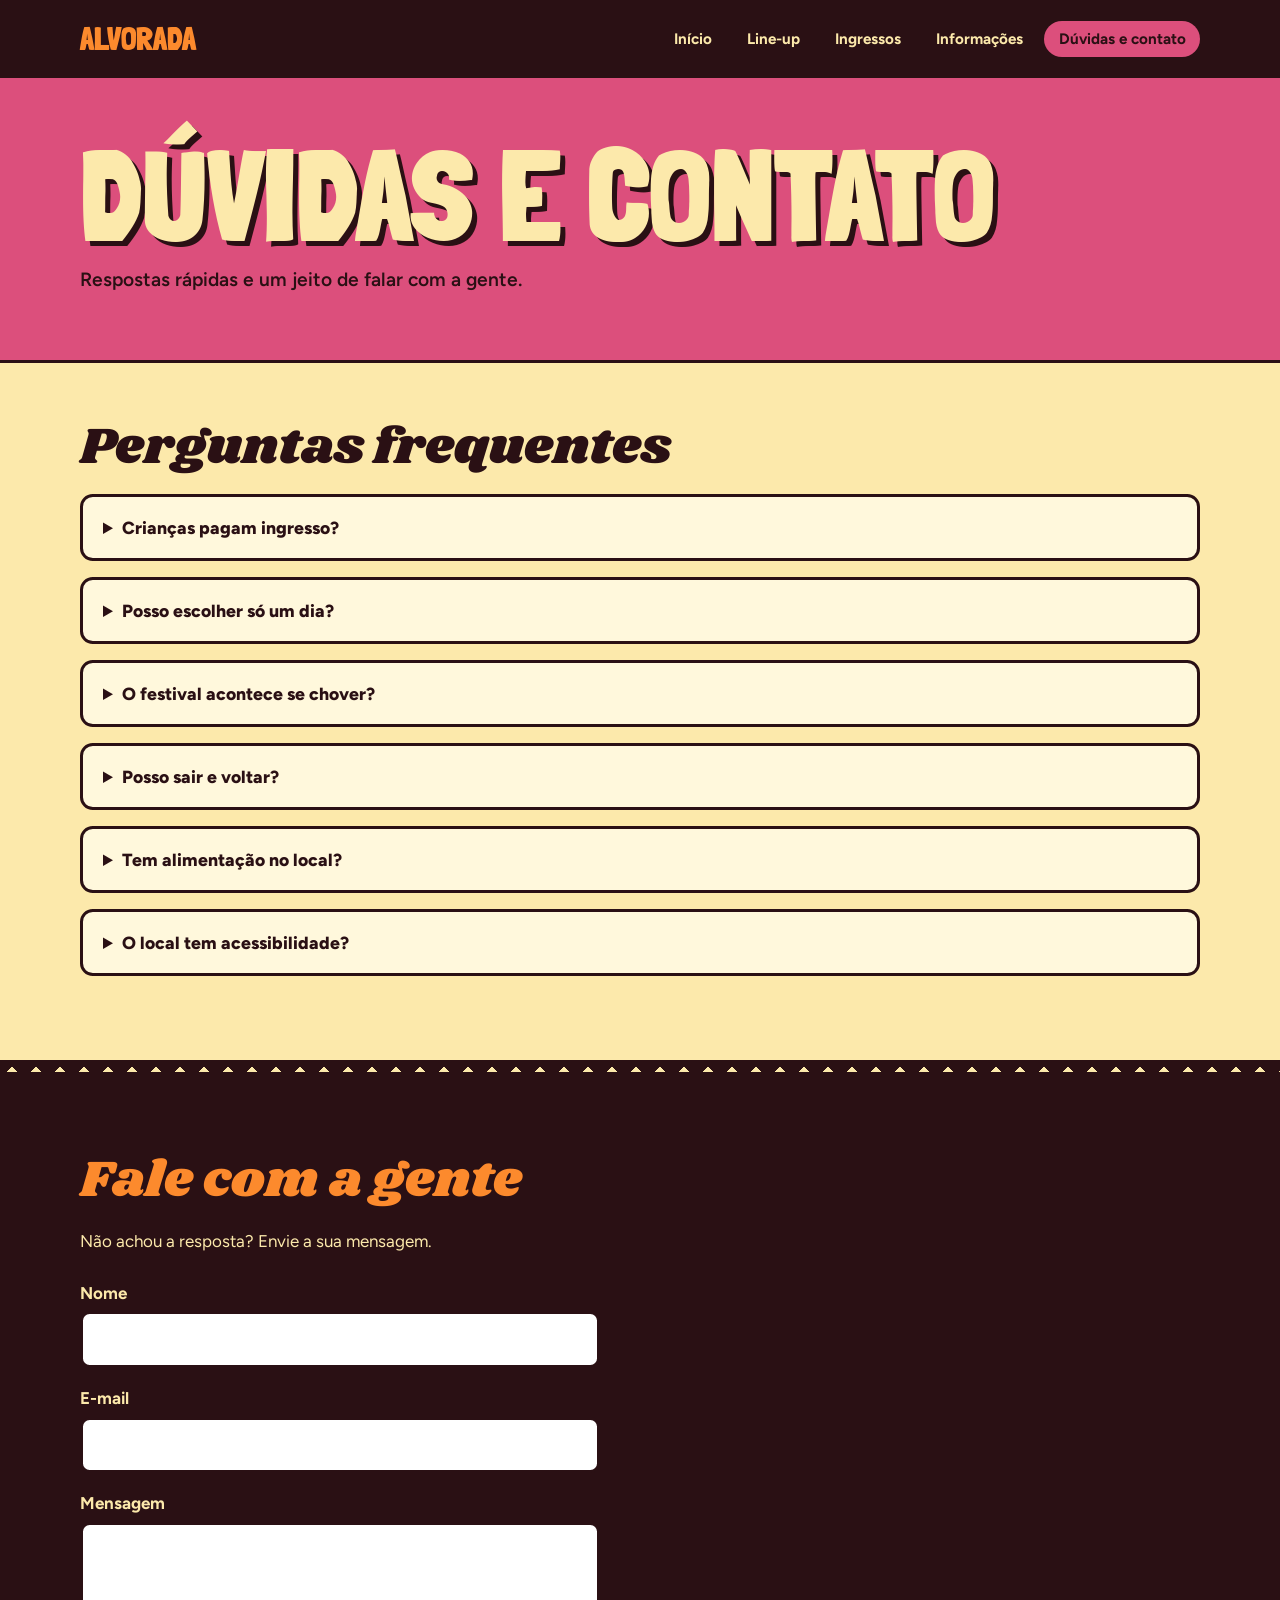
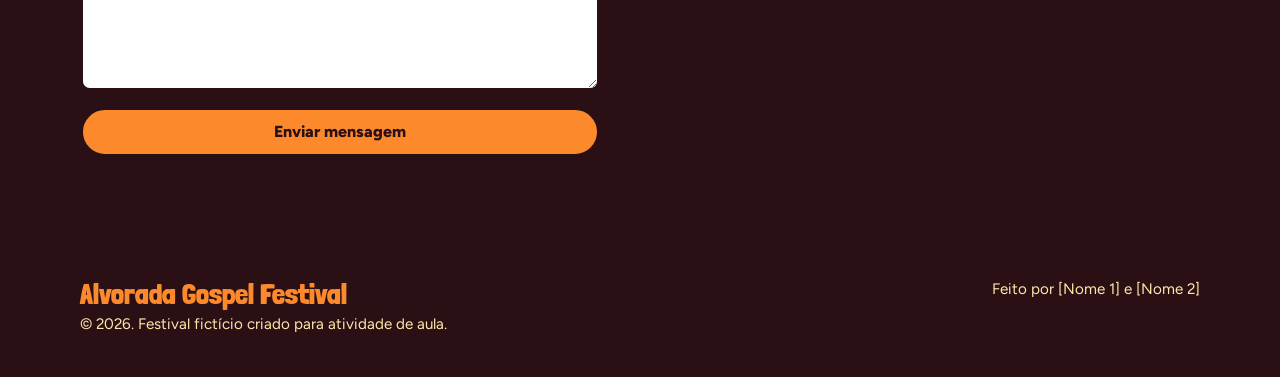
==== faq.html @ 83360e6e "Initial commit" ====
<!DOCTYPE html>
<html lang="pt-BR">
<head>
  <meta charset="UTF-8">
  <meta name="viewport" content="width=device-width, initial-scale=1">
  <title>Dúvidas e contato | Alvorada Gospel Festival</title>
  <meta name="description" content="Perguntas frequentes e formulário de contato do Alvorada Gospel Festival.">
  <link rel="preconnect" href="https://fonts.googleapis.com">
  <link rel="preconnect" href="https://fonts.gstatic.com" crossorigin>
  <link href="https://fonts.googleapis.com/css2?family=Londrina+Solid:wght@400;900&family=Shrikhand&family=Figtree:wght@400;600;700;800&display=swap" rel="stylesheet">
  <link rel="stylesheet" href="style.css">
</head>
<body>

  <!-- HEADER: igual nas 5 páginas (só muda o aria-current) -->
  <header class="topo">
    <div class="wrap">
      <a class="logo" href="index.html">Alvorada</a>
      <nav aria-label="Menu principal">
        <ul class="menu">
          <li><a href="index.html">Início</a></li>
          <li><a href="lineup.html">Line-up</a></li>
          <li><a href="ingressos.html">Ingressos</a></li>
          <li><a href="informacoes.html">Informações</a></li>
          <li><a href="faq.html" aria-current="page">Dúvidas e contato</a></li>
        </ul>
      </nav>
    </div>
  </header>

  <main>
    <section class="cabeca"><div class="wrap"><h1>Dúvidas e contato</h1><p>Respostas rápidas e um jeito de falar com a gente.</p></div></section>

    <section class="secao" style="padding-top:3.5rem">
      <div class="wrap">
        <h2>Perguntas frequentes</h2>
        <details><summary>Crianças pagam ingresso?</summary><p>Crianças até 10 anos não pagam, mas precisam estar com um adulto responsável durante todo o festival.</p></details>
        <details><summary>Posso escolher só um dia?</summary><p>Pode. O ingresso Dia único vale para sábado ou domingo, à sua escolha.</p></details>
        <details><summary>O festival acontece se chover?</summary><p>Sim. O festival acontece com chuva e há áreas cobertas em frente aos dois palcos. Traga capa de chuva.</p></details>
        <details><summary>Posso sair e voltar?</summary><p>Com o Passaporte ou o VIP, sim, usando a pulseira. No Dia único, a saída encerra a entrada.</p></details>
        <details><summary>Tem alimentação no local?</summary><p>Sim. Haverá barracas de comida e bebida sem álcool, com opções vegetarianas.</p></details>
        <details><summary>O local tem acessibilidade?</summary><p>Sim. Há entrada sem degraus, banheiros adaptados e área reservada de frente para o palco Aurora.</p></details>
      </div>
    </section>

    <section class="secao tinta rasga">
      <div class="wrap">
        <h2>Fale com a gente</h2>
        <p>Não achou a resposta? Envie a sua mensagem.</p>
        <form>
          <label>Nome <input type="text" name="nome"></label>
          <label>E-mail <input type="email" name="email"></label>
          <label>Mensagem <textarea name="mensagem" rows="5"></textarea></label>
          <button class="btn" type="button">Enviar mensagem</button>
        </form>
      </div>
    </section>
  </main>

  <!-- FOOTER: igual nas 5 páginas -->
  <footer class="rodape">
    <div class="wrap">
      <p><strong>Alvorada Gospel Festival</strong><br>&copy; 2026. Festival fictício criado para atividade de aula.</p>
      <p>Feito por [Nome 1] e [Nome 2]</p>
    </div>
  </footer>

</body>
</html>
---- style.css ----
/* Alvorada Gospel Festival: style.css (um único arquivo para as 5 páginas) */
:root{--rosa:#DC4F7C;--tomate:#C42B34;--baunilha:#FCE9AB;--laranja:#FC8A2D;--oliva:#9E9A2B;--tinta:#2A1014;--t:"Londrina Solid","Arial Narrow",sans-serif;--s:"Shrikhand",Georgia,serif;--x:"Figtree",system-ui,sans-serif}
*{box-sizing:border-box;margin:0}
body{font:1.0625rem/1.65 var(--x);color:var(--tinta);background:var(--baunilha)}
img{max-width:100%;display:block}
a{color:inherit}
:focus-visible{outline:3px solid var(--tomate);outline-offset:3px}
h1,h3{font-family:var(--t);font-weight:900;line-height:.95;text-transform:uppercase}
h2{font-family:var(--s);font-weight:400;line-height:1.15}
h2{font-size:clamp(1.9rem,5vw,3.2rem);margin-bottom:1rem}
h3{font-size:1.9rem;margin-bottom:.3rem}
p{max-width:62ch}
.wrap{width:min(1120px,100% - 2.5rem);margin-inline:auto}

/* Header e menu */
.topo{background:var(--tinta);color:var(--baunilha);position:sticky;top:0;z-index:10}
.topo .wrap{display:flex;flex-wrap:wrap;align-items:center;justify-content:space-between;gap:.5rem 1.5rem;padding-block:.8rem}
.logo{font-family:var(--t);font-weight:900;text-transform:uppercase;font-size:2rem;text-decoration:none;color:var(--laranja)}
.menu{display:flex;flex-wrap:wrap;gap:.4rem;list-style:none;padding:0}
.menu a{display:block;text-decoration:none;font-weight:700;font-size:.95rem;padding:.35rem .9rem;border-radius:99px}
.menu a:hover{background:rgba(252,233,171,.18)}
.menu a[aria-current=page]{background:var(--rosa);color:var(--tinta)}

/* Botões */
.btn{display:inline-block;font:800 1rem var(--x);color:var(--tinta);text-decoration:none;padding:.8rem 1.6rem;border:3px solid var(--tinta);border-radius:99px;background:var(--laranja);box-shadow:4px 4px 0 var(--tinta);transition:transform .15s,box-shadow .15s;cursor:pointer}
.btn:hover{transform:translate(2px,2px);box-shadow:2px 2px 0 var(--tinta)}
.btn.rosa{background:var(--rosa)}

/* Hero da página inicial: o sol nascendo */
.hero{position:relative;overflow:hidden;background:var(--rosa);padding:4.5rem 0 13rem;text-align:center}
.hero::before{content:"";position:absolute;left:50%;bottom:-27rem;width:42rem;height:42rem;translate:-50% 0;border-radius:50%;border:3px solid var(--tinta);background:radial-gradient(circle,var(--baunilha) 0 36%,var(--laranja) 36% 62%,var(--tomate) 62%)}
.hero .wrap{position:relative}
.hero h1{font-size:clamp(5rem,22vw,15rem);color:var(--baunilha);text-shadow:.04em .04em 0 var(--tomate),.08em .08em 0 var(--tinta)}
.hero .frase{font-size:1.35rem;font-weight:600;margin:1rem auto 2rem}
.hero .acoes{display:flex;flex-wrap:wrap;gap:1rem;justify-content:center}
.selo{position:absolute;right:2%;top:-2rem;rotate:12deg;width:8.5rem;height:8.5rem;display:grid;place-content:center;background:var(--laranja);border:3px solid var(--tinta);border-radius:50%;font:900 1.7rem/1 var(--t);box-shadow:4px 4px 0 var(--tinta)}

/* Faixa em movimento */
.faixa{background:var(--laranja);border-block:3px solid var(--tinta);overflow:hidden;white-space:nowrap;font:900 1.6rem var(--t);padding:.5rem 0}
.faixa span{display:inline-block;padding-left:100%;animation:corre 30s linear infinite}
@keyframes corre{to{transform:translateX(-100%)}}

/* Seções e borda de papel rasgado */
.secao{position:relative;padding:5rem 0}
.rasga::before{content:"";position:absolute;left:0;right:0;top:-12px;height:12px;background:linear-gradient(135deg,var(--bg) 50%,#0000 50%) 0 0/24px 12px,linear-gradient(225deg,var(--bg) 50%,#0000 50%) 0 0/24px 12px}
.tinta{background:var(--tinta);color:var(--baunilha);--bg:var(--tinta)}
.oliva{background:var(--oliva);--bg:var(--oliva)}
.tinta h2{color:var(--laranja)}

/* Cartões em colagem */
.grade{display:grid;grid-template-columns:repeat(auto-fit,minmax(250px,1fr));gap:2rem;margin-top:2.5rem}
.cartao{background:var(--baunilha);color:var(--tinta);border:3px solid var(--tinta);border-radius:1rem;padding:1.5rem;box-shadow:6px 6px 0 var(--rosa);rotate:-1.5deg}
.cartao:nth-child(even){rotate:1.2deg;box-shadow:6px 6px 0 var(--laranja)}
.quando{font-weight:800;color:var(--tomate)}
.foto{aspect-ratio:4/3;display:grid;place-content:center;background:var(--c,var(--rosa));border:3px solid var(--tinta);border-radius:.6rem;font:900 4.5rem var(--t);margin-bottom:1rem}
.tag{display:inline-block;font-weight:800;font-size:.85rem;border:2px solid var(--tinta);border-radius:99px;padding:.1rem .7rem;margin:.3rem .3rem 0 0}
.fato strong{display:block;font:900 2.2rem/1 var(--t)}

/* Páginas internas */
.cabeca{background:var(--rosa);padding:3.5rem 0 4rem;border-bottom:3px solid var(--tinta)}
.cabeca h1{font-size:clamp(3.5rem,13vw,8rem);color:var(--baunilha);text-shadow:.04em .04em 0 var(--tinta)}
.cabeca p{font-size:1.2rem;font-weight:600;margin-top:.5rem}

/* Ingressos: pulseiras grandes (inspiradas nas do Epic Fest) */
.ing{position:relative;margin-bottom:3.5rem}
.selinho{position:absolute;top:-1rem;left:1.5rem;z-index:3;background:var(--tinta);color:var(--baunilha);font-weight:800;font-size:.85rem;padding:.2rem .9rem;border-radius:99px}
.faixa-ing{position:relative;z-index:2;display:flex;align-items:stretch;min-height:9rem;background:var(--c);border:3px solid var(--tinta);border-radius:.6rem;overflow:hidden;box-shadow:6px 6px 0 var(--tinta);rotate:-1deg}
.ing:nth-child(even) .faixa-ing{rotate:1deg}
.canhoto{display:grid;place-items:center;width:5rem;flex:none;background:var(--baunilha) url(img/ondas.svg) 0 0/100% auto;border-right:3px dashed var(--tinta);font:700 .8rem monospace;writing-mode:vertical-rl;rotate:180deg}
.canhoto span{background:var(--baunilha);padding:.4rem .15rem}
.texto{display:flex;flex-direction:column;justify-content:center;padding:1rem 1.5rem;min-width:0}
.mini{font-weight:800;font-size:.8rem;line-height:1.3}
.texto h2{font:900 clamp(2.8rem,8vw,6rem)/.9 var(--t);text-transform:uppercase;color:var(--baunilha);text-shadow:3px 3px 0 var(--tinta),-2px -2px 0 var(--tinta),2px -2px 0 var(--tinta),-2px 2px 0 var(--tinta);margin:.3rem 0 0}
.arte{flex:1;min-width:7rem;display:grid;place-items:center;background:url(img/padrao.svg) 0 50%/auto 100%}
.etiqueta{display:grid;place-content:center;width:7rem;height:7rem;rotate:8deg;background:var(--baunilha);border:3px solid var(--tinta);border-radius:50%;box-shadow:3px 3px 0 var(--tinta);font:900 2.2rem/1 var(--t);text-align:center}
.etiqueta span{font:700 .7rem var(--x)}
.detalhe-ing{position:relative;z-index:1;display:grid;grid-template-columns:1.2fr 1fr auto;gap:1.5rem 2.5rem;align-items:start;margin:-.5rem 1rem 0;padding:2rem 1.75rem 1.5rem;background:#fff8dc;border:3px solid var(--tinta);border-top:3px dashed var(--tinta);border-radius:0 0 1rem 1rem}
.detalhe-ing h3{font-size:1.4rem;margin-bottom:.5rem}
.check{list-style:none;padding:0;margin:0;display:grid;gap:.5rem}
.check li{position:relative;padding-left:1.8rem}
.check li::before{content:"\2713";position:absolute;left:0;font-weight:800;color:var(--tomate)}
.nota{font-size:.9rem;margin-top:.5rem}
.compra{display:grid;gap:.5rem;justify-items:start}
.compra .nota{margin:0}
.passos{display:grid;grid-template-columns:repeat(auto-fit,minmax(240px,1fr));gap:1.5rem;list-style:none;padding:0;margin:1.5rem 0 3rem;counter-reset:p}
.passos li{position:relative;counter-increment:p;background:#fff8dc;border:3px solid var(--tinta);border-radius:1rem;padding:1.25rem 1.25rem 1.25rem 4.5rem}
.passos li::before{content:counter(p);position:absolute;left:1rem;top:1rem;display:grid;place-items:center;width:2.6rem;height:2.6rem;background:var(--laranja);border:3px solid var(--tinta);border-radius:50%;font:900 1.6rem var(--t)}
.passos strong{display:block;font:900 1.4rem/1.1 var(--t);text-transform:uppercase}
.rolagem{overflow-x:auto;margin-top:1.5rem}
.comp{width:100%;min-width:560px;border-collapse:collapse;background:#fff8dc;border:3px solid var(--tinta)}
.comp th,.comp td{padding:.8rem 1rem;border-bottom:2px solid var(--tinta);text-align:center}
.comp th:first-child,.comp td:first-child{text-align:left;font-weight:700}
.comp thead th{background:var(--tinta);color:var(--baunilha);font:900 1.4rem var(--t);text-transform:uppercase}

/* Mapa interativo */
.filtros{display:flex;flex-wrap:wrap;gap:.6rem;margin:1.5rem 0 1rem}
.filtro{font:800 .95rem var(--x);color:var(--tinta);background:#fff8dc;border:3px solid var(--tinta);border-radius:99px;padding:.4rem 1.1rem;cursor:pointer}
.filtro[aria-pressed=true]{background:var(--tinta);color:var(--baunilha)}
.mapa{display:block;width:100%;height:auto;border:3px solid var(--tinta);border-radius:1rem;box-shadow:6px 6px 0 var(--tinta)}
.ponto{cursor:pointer;transition:opacity .2s}
.ponto rect,.ponto circle,.ponto path{stroke:var(--tinta);stroke-width:3}
.ponto text{font-family:var(--t);font-weight:900;font-size:22px;text-anchor:middle;dominant-baseline:middle;fill:var(--tinta);text-transform:uppercase;pointer-events:none}
.ponto.claro text{fill:var(--baunilha)}
.ponto:hover rect,.ponto:hover path,.ponto:focus rect,.ponto:focus path,.ponto.ativo rect,.ponto.ativo path{stroke-width:7}
.ponto:focus{outline:none}
.ponto.apagado{opacity:.2}
.painel{background:var(--baunilha);border:3px solid var(--tinta);border-radius:1rem;padding:1.25rem 1.5rem;margin-top:1rem;box-shadow:6px 6px 0 var(--tinta)}
.painel p{margin-top:.3rem}
.ponto .cruz{stroke:var(--tomate)}
.ponto .detalhe{stroke:var(--baunilha)}
.ponto .cruz,.ponto .detalhe{stroke-width:5px!important}
.filtro::before{content:"";display:inline-block;width:.8em;height:.8em;margin-right:.5em;border:2px solid var(--tinta);border-radius:50%;background:var(--baunilha);vertical-align:-.05em}
.filtro[data-cat=palcos]::before{background:var(--rosa)}
.filtro[data-cat=entradas]::before{background:var(--laranja)}
.filtro[data-cat=transporte]::before{background:var(--tinta)}
.filtro[data-cat=todos]::before{background:conic-gradient(var(--rosa) 0 33%,var(--laranja) 0 66%,var(--tinta) 0)}
.filtro[aria-pressed=true]::before{border-color:var(--baunilha)}
.estampa{height:110px;background:var(--laranja) url(img/padrao.svg) 0 50%/auto 100%;border-block:3px solid var(--tinta)}

/* Informações e FAQ */
.duas{display:grid;grid-template-columns:repeat(auto-fit,minmax(280px,1fr));gap:2rem;margin-top:1.5rem}
.caixa{background:var(--c);border:3px solid var(--tinta);border-radius:1rem;padding:1.5rem}
.caixa ul{padding-left:1.2rem}
iframe{width:100%;height:340px;border:3px solid var(--tinta);border-radius:1rem;margin-top:1.5rem}
details{background:#fff8dc;border:3px solid var(--tinta);border-radius:.8rem;padding:1rem 1.25rem;margin-bottom:1rem}
summary{font-weight:800;font-size:1.1rem;cursor:pointer}
details p{margin-top:.6rem}
form{display:grid;gap:1rem;max-width:520px;margin-top:1.5rem}
label{display:grid;gap:.3rem;font-weight:700}
input,textarea{font:inherit;padding:.7rem;border:3px solid var(--tinta);border-radius:.6rem;background:#fff}

/* Footer */
.rodape{background:var(--tinta);color:var(--baunilha);padding:2.5rem 0;font-size:.95rem}
.rodape .wrap{display:flex;flex-wrap:wrap;justify-content:space-between;gap:1rem}
.rodape strong{font:900 1.8rem var(--t);color:var(--laranja)}

@media(max-width:640px){.hero{padding:3.5rem 0 11rem}.selo{display:none}.secao{padding:3.5rem 0}.canhoto{width:3.5rem}.faixa-ing{rotate:0!important}.arte{min-width:5.5rem}.etiqueta{width:5rem;height:5rem;font-size:1.6rem}.detalhe-ing{grid-template-columns:1fr;margin-inline:.5rem}.pulseira{rotate:0!important}}
@media(prefers-reduced-motion:reduce){.faixa span{animation:none;padding:0}}
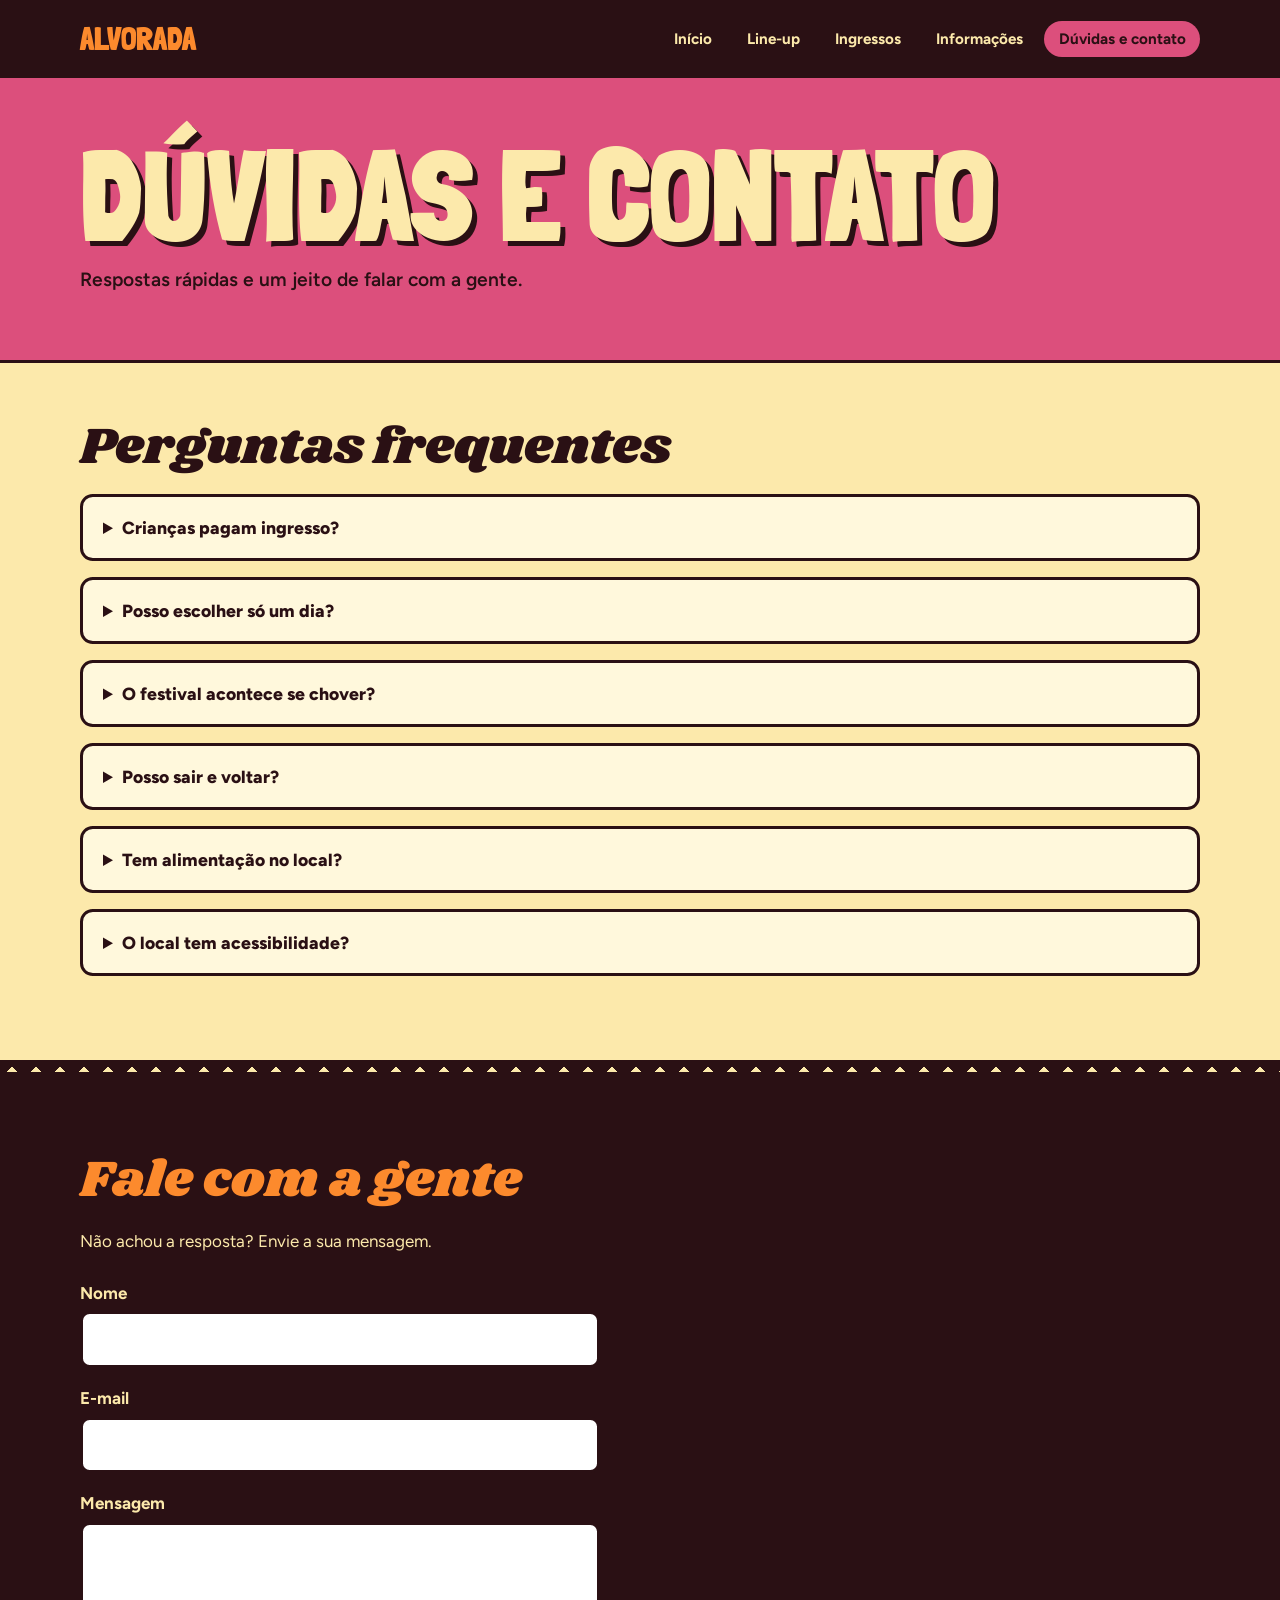
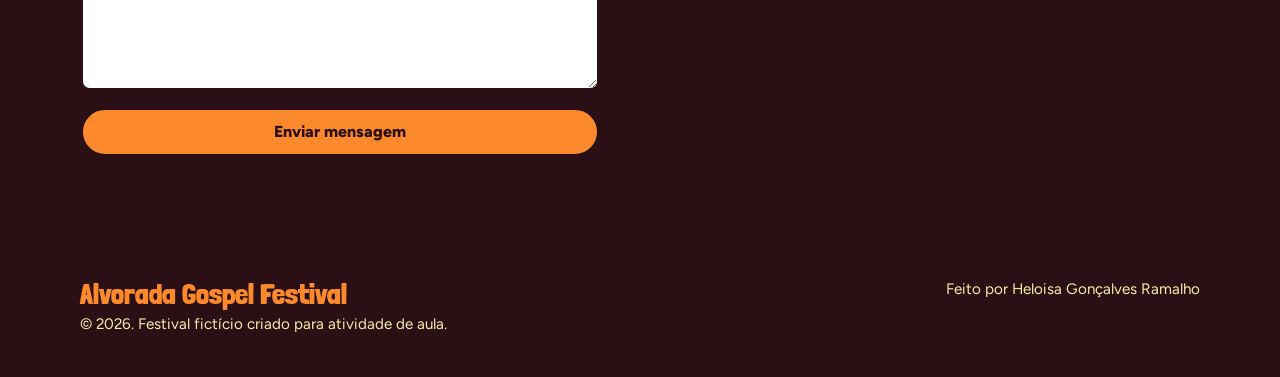
==== commit f05a0143: "adicione nome das demais páginas" ====
--- a/faq.html
+++ b/faq.html
@@ -61,7 +61,7 @@
   <footer class="rodape">
     <div class="wrap">
       <p><strong>Alvorada Gospel Festival</strong><br>&copy; 2026. Festival fictício criado para atividade de aula.</p>
-      <p>Feito por [Nome 1] e [Nome 2]</p>
+      <p>Feito por Heloisa Gonçalves Ramalho</p>
     </div>
   </footer>
 
